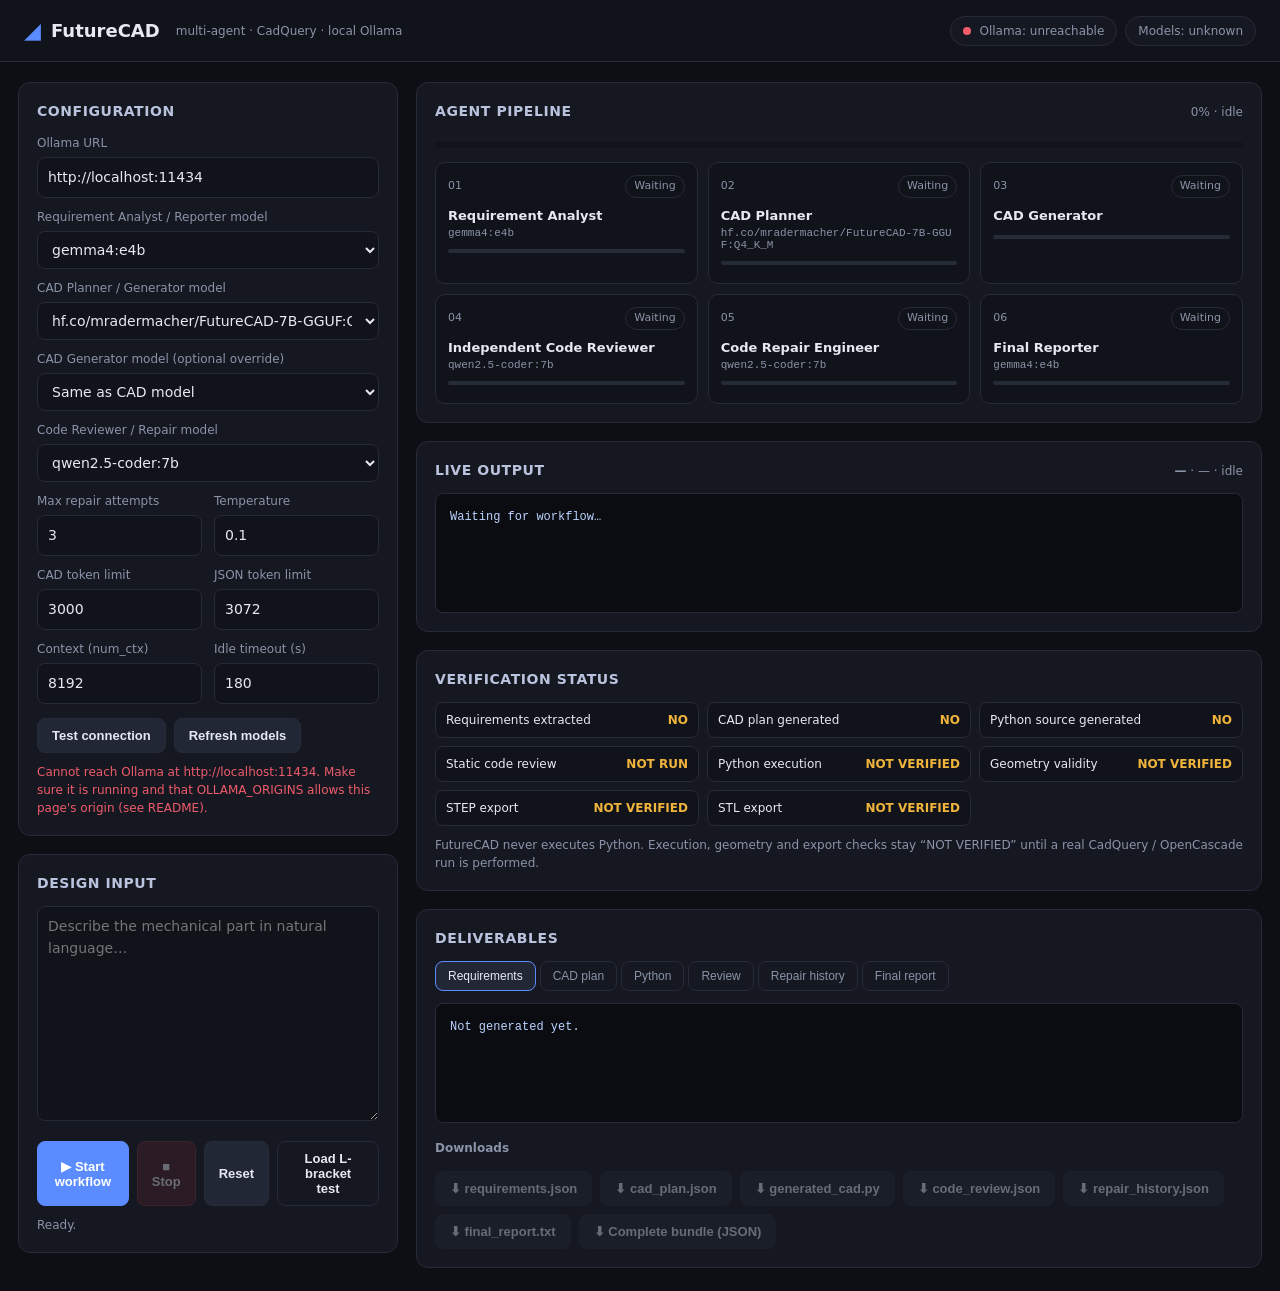
==== index.html @ cf9e5d93 "Initial commit: baseline FutureCAD project" ====
<!DOCTYPE html>
<html lang="en">
<head>
<meta charset="UTF-8">
<meta name="viewport" content="width=device-width, initial-scale=1.0">
<title>FutureCAD — Multi-Agent AI CAD Platform</title>
<link rel="stylesheet" href="style.css">
</head>
<body>
<header class="topbar">
  <div class="brand"><span class="logo">◢</span><b>FutureCAD</b><span class="tag">multi-agent · CadQuery · local Ollama</span></div>
  <div class="status-group">
    <span class="chip" id="connChip"><i class="dot" id="connDot"></i><span id="connText">Ollama: not tested</span></span>
    <span class="chip" id="modelChip">Models: —</span>
  </div>
</header>

<main class="layout">
  <aside class="col">
    <section class="card">
      <h3>Configuration</h3>
      <label for="cfgUrl">Ollama URL</label>
      <input id="cfgUrl" type="text" spellcheck="false">
      <label for="cfgAnalyst">Requirement Analyst / Reporter model</label>
      <select id="cfgAnalyst"></select>
      <label for="cfgCad">CAD Planner / Generator model</label>
      <select id="cfgCad"></select>
      <label for="cfgGen">CAD Generator model (optional override)</label>
      <select id="cfgGen"></select>
      <label for="cfgReviewer">Code Reviewer / Repair model</label>
      <select id="cfgReviewer"></select>
      <div class="grid2">
        <div><label for="cfgRepairs">Max repair attempts</label><input id="cfgRepairs" type="number" min="0" max="3" step="1"></div>
        <div><label for="cfgTemp">Temperature</label><input id="cfgTemp" type="number" min="0" max="1" step="0.05"></div>
        <div><label for="cfgTokens">CAD token limit</label><input id="cfgTokens" type="number" min="500" max="16000" step="100"></div>
        <div><label for="cfgJsonTokens">JSON token limit</label><input id="cfgJsonTokens" type="number" min="500" max="16000" step="100"></div>
        <div><label for="cfgCtx">Context (num_ctx)</label><input id="cfgCtx" type="number" min="2048" max="65536" step="1024"></div>
        <div><label for="cfgIdle">Idle timeout (s)</label><input id="cfgIdle" type="number" min="20" max="900" step="10"></div>
      </div>
      <div class="row">
        <button class="btn" id="btnTest">Test connection</button>
        <button class="btn" id="btnRefresh">Refresh models</button>
      </div>
      <p class="hint" id="cfgMsg"></p>
    </section>

    <section class="card">
      <h3>Design input</h3>
      <textarea id="prompt" rows="9" placeholder="Describe the mechanical part in natural language…"></textarea>
      <div class="row">
        <button class="btn primary" id="btnStart">▶ Start workflow</button>
        <button class="btn danger" id="btnStop" disabled>■ Stop</button>
        <button class="btn" id="btnReset">Reset</button>
        <button class="btn ghost" id="btnExample">Load L-bracket test</button>
      </div>
      <p class="hint" id="runMsg">Ready.</p>
    </section>
  </aside>

  <div class="col">
    <section class="card">
      <div class="card-head"><h3>Agent pipeline</h3><span class="muted" id="overallText">0%</span></div>
      <div class="overall"><i id="overallBar"></i></div>
      <div class="pipeline" id="pipeline"></div>
    </section>

    <section class="card">
      <div class="card-head"><h3>Live output</h3>
        <span class="muted"><b id="liveAgent">—</b> · <span id="liveModel">—</span> · <span id="liveStage">idle</span></span></div>
      <pre class="out live" id="liveOutput">Waiting for workflow…</pre>
    </section>

    <section class="card">
      <h3>Verification status</h3>
      <div class="verify" id="verification"></div>
      <p class="hint">FutureCAD never executes Python. Execution, geometry and export checks stay “NOT VERIFIED” until a real CadQuery / OpenCascade run is performed.</p>
    </section>

    <section class="card">
      <h3>Deliverables</h3>
      <div class="tabs" id="tabs" role="tablist">
        <button class="tab active" data-tab="requirements">Requirements</button>
        <button class="tab" data-tab="plan">CAD plan</button>
        <button class="tab" data-tab="code">Python</button>
        <button class="tab" data-tab="review">Review</button>
        <button class="tab" data-tab="repair">Repair history</button>
        <button class="tab" data-tab="report">Final report</button>
      </div>
      <pre class="out" id="pane">Not generated yet.</pre>
      <h4 class="dl-title">Downloads</h4>
      <div class="row wrap" id="downloads"></div>
    </section>
  </div>
</main>

<script type="module" src="app.js"></script>
</body>
</html>
---- style.css ----
:root{--bg:#0d0f14;--panel:#151821;--panel2:#10131a;--line:#262b38;--text:#e6e9f2;--muted:#8a93a8;
--accent:#5b8cff;--ok:#3ecf8e;--warn:#f0b43c;--err:#ef5b6b;--mono:ui-monospace,SFMono-Regular,Menlo,Consolas,monospace}
*{box-sizing:border-box;margin:0;padding:0}
body{background:var(--bg);color:var(--text);font:14px/1.5 Inter,system-ui,-apple-system,Segoe UI,Roboto,sans-serif}
.topbar{display:flex;justify-content:space-between;align-items:center;gap:12px;flex-wrap:wrap;padding:14px 24px;border-bottom:1px solid var(--line);background:var(--panel2);position:sticky;top:0;z-index:5}
.brand{display:flex;align-items:center;gap:10px;font-size:18px}.logo{color:var(--accent);font-size:22px}
.tag{color:var(--muted);font-size:12px;margin-left:6px}
.status-group{display:flex;gap:8px;flex-wrap:wrap}
.chip{display:inline-flex;align-items:center;gap:8px;padding:5px 12px;border:1px solid var(--line);border-radius:999px;font-size:12px;color:var(--muted);background:var(--panel)}
.dot{width:8px;height:8px;border-radius:50%;background:var(--muted)}.dot.ok{background:var(--ok)}.dot.err{background:var(--err)}
.layout{display:grid;grid-template-columns:380px minmax(0,1fr);gap:18px;max-width:1500px;margin:20px auto;padding:0 18px}
.col{display:flex;flex-direction:column;gap:18px;min-width:0}
.card{background:var(--panel);border:1px solid var(--line);border-radius:12px;padding:18px}
.card h3{font-size:14px;letter-spacing:.04em;text-transform:uppercase;color:#b9c3dd;margin-bottom:12px}
.card-head{display:flex;justify-content:space-between;align-items:baseline;gap:10px;flex-wrap:wrap}
.muted{color:var(--muted);font-size:12px}
label{display:block;font-size:12px;color:var(--muted);margin:10px 0 5px}
input,select,textarea{width:100%;background:var(--panel2);color:var(--text);border:1px solid var(--line);border-radius:8px;padding:9px 10px;font:inherit;outline:none}
input:focus,select:focus,textarea:focus{border-color:var(--accent)}
textarea{resize:vertical;line-height:1.55;min-height:150px}
.grid2{display:grid;grid-template-columns:1fr 1fr;gap:0 12px}
.row{display:flex;gap:8px;margin-top:14px}.row.wrap{flex-wrap:wrap}
.btn{background:#222736;color:var(--text);border:1px solid var(--line);border-radius:8px;padding:9px 14px;font-weight:600;cursor:pointer;font-size:13px}
.btn:hover:not(:disabled){border-color:var(--accent)}
.btn.primary{background:var(--accent);border-color:var(--accent);color:#fff}
.btn.danger{background:#4a2129;border-color:#7a2f3b}.btn.ghost{background:transparent}
.btn:disabled{opacity:.4;cursor:not-allowed}
.hint{font-size:12px;color:var(--muted);margin-top:10px}.hint.err{color:var(--err)}.hint.ok{color:var(--ok)}
.overall{height:6px;background:var(--panel2);border-radius:6px;margin:8px 0 14px;overflow:hidden}
.overall i{display:block;height:100%;width:0;background:var(--accent);transition:width .25s}
.pipeline{display:grid;grid-template-columns:repeat(auto-fill,minmax(210px,1fr));gap:10px}
.agent{background:var(--panel2);border:1px solid var(--line);border-radius:10px;padding:12px;min-width:0}
.agent.running{border-color:var(--accent);box-shadow:0 0 0 1px var(--accent) inset}
.agent.done{border-color:#27664b}.agent.warning{border-color:#7d6320}.agent.error{border-color:#7a2f3b}
.agent-top{display:flex;justify-content:space-between;align-items:center;font-size:11px;color:var(--muted)}
.badge{padding:2px 8px;border-radius:999px;border:1px solid var(--line)}
.agent.running .badge{color:var(--accent);border-color:var(--accent)}.agent.done .badge{color:var(--ok);border-color:#27664b}
.agent.warning .badge{color:var(--warn);border-color:#7d6320}.agent.error .badge{color:var(--err);border-color:#7a2f3b}
.agent h4{font-size:13px;margin:8px 0 2px}.model{font:11px var(--mono);color:var(--muted);word-break:break-all}
.bar{height:4px;background:var(--line);border-radius:4px;margin:10px 0 6px;overflow:hidden}.bar i{display:block;height:100%;background:var(--accent)}
.agent.done .bar i{background:var(--ok)}.agent.warning .bar i{background:var(--warn)}.agent.error .bar i{background:var(--err)}
.detail{font-size:11px;color:var(--muted);word-break:break-word}.agent.error .detail{color:var(--err)}
.out{background:#0a0c11;border:1px solid var(--line);border-radius:8px;padding:14px;font:12px/1.6 var(--mono);color:#bcd3ff;white-space:pre-wrap;word-break:break-word;overflow:auto;max-height:480px;min-height:120px}
.out.live{max-height:300px}
.verify{display:grid;grid-template-columns:repeat(auto-fill,minmax(230px,1fr));gap:8px}
.vrow{display:flex;justify-content:space-between;gap:8px;background:var(--panel2);border:1px solid var(--line);border-radius:8px;padding:8px 10px;font-size:12px}
.vrow b{font-weight:600}.vrow .yes{color:var(--ok)}.vrow .no{color:var(--warn)}.vrow .bad{color:var(--err)}
.tabs{display:flex;gap:4px;flex-wrap:wrap;margin-bottom:12px}
.tab{background:transparent;border:1px solid var(--line);color:var(--muted);border-radius:8px;padding:7px 12px;cursor:pointer;font-size:12px}
.tab.active{background:#222736;color:var(--text);border-color:var(--accent)}
.dl-title{margin:16px 0 0;font-size:12px;color:var(--muted);font-weight:600}
@media(max-width:980px){.layout{grid-template-columns:1fr}.topbar{padding:12px 16px}}
@media(max-width:520px){.grid2{grid-template-columns:1fr}.row{flex-wrap:wrap}.tag{display:none}}
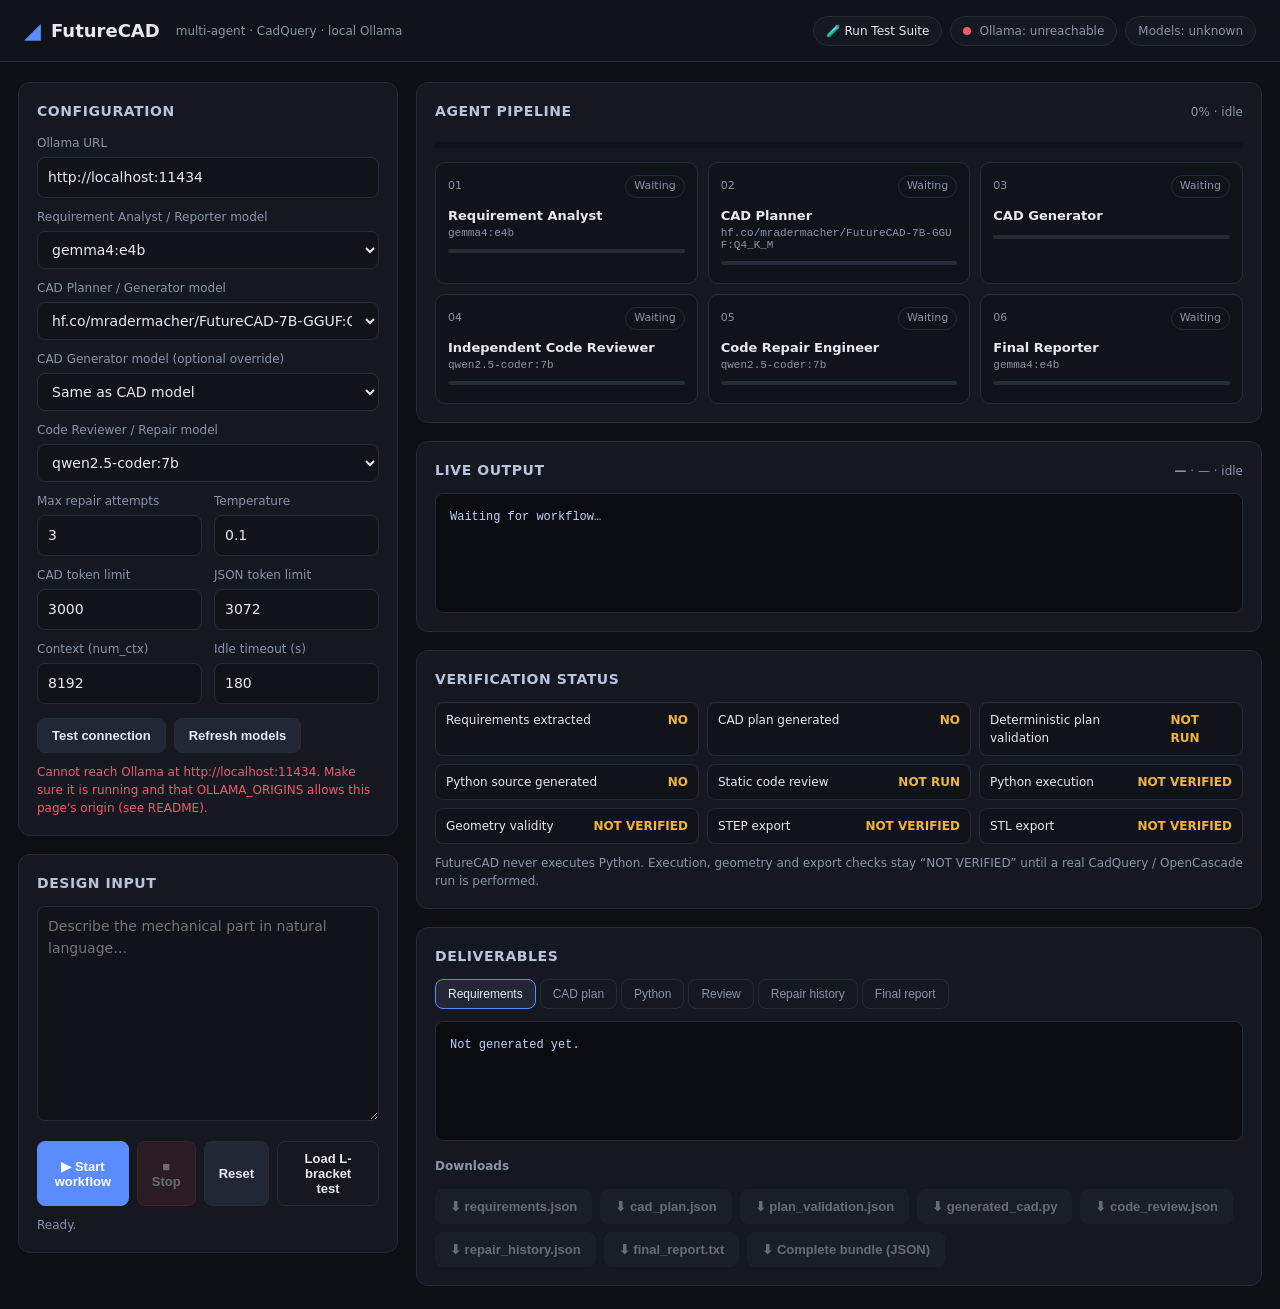
==== commit bae02ef3: "FutureCad" ====
--- a/index.html
+++ b/index.html
@@ -10,6 +10,7 @@
 <header class="topbar">
   <div class="brand"><span class="logo">◢</span><b>FutureCAD</b><span class="tag">multi-agent · CadQuery · local Ollama</span></div>
   <div class="status-group">
+    <a href="test.html" class="chip" style="text-decoration:none; color:var(--text); cursor:pointer;">🧪 Run Test Suite</a>
     <span class="chip" id="connChip"><i class="dot" id="connDot"></i><span id="connText">Ollama: not tested</span></span>
     <span class="chip" id="modelChip">Models: —</span>
   </div>
